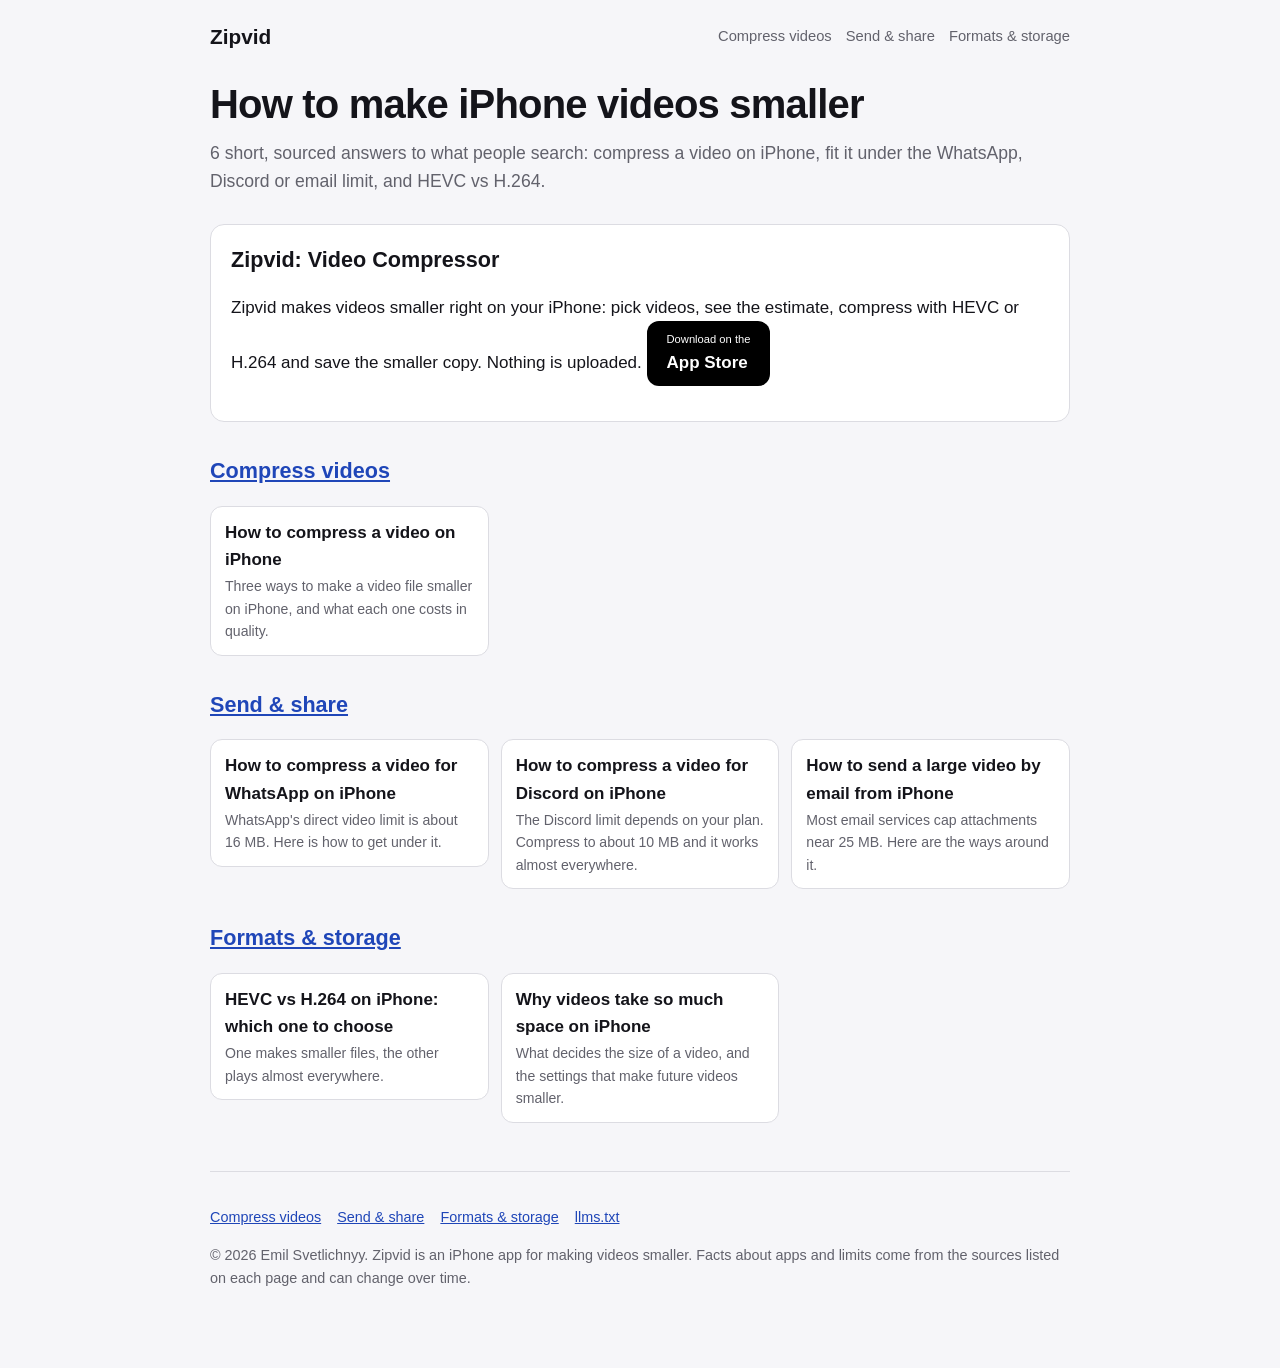
==== index.html @ 1dcb56d6 "Zipvid guides: 6 sourced pages on compressing videos on iPhone (SEO/GEO) Co-Authored-By: Claude Sonn" ====
<!DOCTYPE html>
<html lang="en">
<head>
  <meta charset="utf-8">
  <meta name="viewport" content="width=device-width, initial-scale=1">
  <title>iPhone Video Compression Guides | Zipvid</title>
  <meta name="description" content="Sourced answers on compressing videos on iPhone and fitting them under WhatsApp, Discord and email limits, from the makers of Zipvid.">
  <link rel="canonical" href="https://emilsvetlichnyy.app/zipvid-guides/">
  <meta name="robots" content="index, follow, max-image-preview:large">
  <meta property="og:type" content="article">
  <meta property="og:site_name" content="Zipvid">
  <meta property="og:title" content="iPhone Video Compression Guides | Zipvid">
  <meta property="og:description" content="Sourced answers on compressing videos on iPhone and fitting them under WhatsApp, Discord and email limits, from the makers of Zipvid.">
  <meta property="og:url" content="https://emilsvetlichnyy.app/zipvid-guides/">
  <meta name="apple-itunes-app" content="app-id=6837300041">
  <link rel="stylesheet" href="./styles.css">
  <script type="application/ld+json">
{
  "@context": "https://schema.org",
  "@type": "WebSite",
  "name": "Zipvid video compression guides",
  "url": "https://emilsvetlichnyy.app/zipvid-guides/"
}
  </script>
  <script type="application/ld+json">
{
  "@context": "https://schema.org",
  "@type": "Organization",
  "name": "Zipvid",
  "url": "https://emilsvetlichnyy.app/zipvid-guides/",
  "sameAs": [
    "https://apps.apple.com/app/apple-store/id6837300041"
  ]
}
  </script>
  <script type="application/ld+json">
{
  "@context": "https://schema.org",
  "@type": "MobileApplication",
  "name": "Zipvid: Video Compressor",
  "alternateName": "Zipvid",
  "applicationCategory": "MultimediaApplication",
  "operatingSystem": "iOS",
  "url": "https://apps.apple.com/app/apple-store/id6837300041",
  "downloadUrl": "https://apps.apple.com/app/apple-store/id6837300041",
  "author": {
    "@type": "Person",
    "name": "Emil Svetlichnyy"
  }
}
  </script>
</head>
<body>
  <div class="wrap">
    <header class="site-nav">
      <a class="brand" href="./">Zipvid</a>
      <nav class="nav-links" aria-label="Sections"><a href="./compress/">Compress videos</a><a href="./share/">Send & share</a><a href="./formats/">Formats & storage</a></nav>
    </header>
    <main>
      <h1>How to make iPhone videos smaller</h1>
      <p class="lead">6 short, sourced answers to what people search: compress a video on iPhone, fit it under the WhatsApp, Discord or email limit, and HEVC vs H.264.</p>
      <section class="card cta"><h2>Zipvid: Video Compressor</h2>
      <p>Zipvid makes videos smaller right on your iPhone: pick videos, see the estimate, compress with HEVC or H.264 and save the smaller copy. Nothing is uploaded. <a class="appstore" href="https://apps.apple.com/app/apple-store/id6837300041?pt=128515069&amp;ct=site_home&amp;mt=8" target="_blank" rel="noopener noreferrer" aria-label="Download Zipvid: Video Compressor on the App Store"><small>Download on the</small>App Store</a></p></section>
      <h2><a href="./compress/">Compress videos</a></h2><ul class="tiles"><li><a href="./compress/compress-video-iphone/">How to compress a video on iPhone<span>Three ways to make a video file smaller on iPhone, and what each one costs in quality.</span></a></li></ul><h2><a href="./share/">Send & share</a></h2><ul class="tiles"><li><a href="./share/compress-video-for-whatsapp/">How to compress a video for WhatsApp on iPhone<span>WhatsApp's direct video limit is about 16 MB. Here is how to get under it.</span></a></li><li><a href="./share/compress-video-for-discord/">How to compress a video for Discord on iPhone<span>The Discord limit depends on your plan. Compress to about 10 MB and it works almost everywhere.</span></a></li><li><a href="./share/send-large-video-email-iphone/">How to send a large video by email from iPhone<span>Most email services cap attachments near 25 MB. Here are the ways around it.</span></a></li></ul><h2><a href="./formats/">Formats & storage</a></h2><ul class="tiles"><li><a href="./formats/hevc-vs-h264-iphone/">HEVC vs H.264 on iPhone: which one to choose<span>One makes smaller files, the other plays almost everywhere.</span></a></li><li><a href="./formats/iphone-video-storage/">Why videos take so much space on iPhone<span>What decides the size of a video, and the settings that make future videos smaller.</span></a></li></ul>
    </main>
    <footer class="site-footer">
      <p><a href="./compress/">Compress videos</a> <a href="./share/">Send & share</a> <a href="./formats/">Formats & storage</a> <a href="./llms.txt">llms.txt</a></p>
      <p>© 2026 Emil Svetlichnyy. Zipvid is an iPhone app for making videos smaller. Facts about apps and limits come from the sources listed on each page and can change over time.</p>
    </footer>
  </div>
</body>
</html>
---- styles.css ----
:root{--ink:#14141a;--muted:#62626c;--line:#dcdce2;--paper:#f6f6f9;--card:#fff;--accent:#2d5be3;--accent-2:#1f46b8;--chip:#e9eefc}
@media (prefers-color-scheme:dark){:root{--ink:#ececf2;--muted:#a0a0ab;--line:#2c2c36;--paper:#0f0f14;--card:#17171e;--accent:#7a9bff;--accent-2:#9db4ff;--chip:#1d2236}}
*{box-sizing:border-box}
body{margin:0;font:17px/1.6 -apple-system,BlinkMacSystemFont,"Segoe UI",Roboto,sans-serif;color:var(--ink);background:var(--paper)}
.wrap{width:min(860px,calc(100% - 32px));margin:0 auto;padding:20px 0 64px}
a{color:var(--accent-2)}
.site-nav{display:flex;justify-content:space-between;align-items:center;gap:16px;flex-wrap:wrap;margin-bottom:28px}
.brand{font-weight:800;font-size:1.3rem;text-decoration:none;color:var(--ink)}
.nav-links{display:flex;gap:14px;flex-wrap:wrap;font-size:.92rem}.nav-links a{color:var(--muted);text-decoration:none}.nav-links a:hover{color:var(--ink)}
.breadcrumbs{font-size:.85rem;color:var(--muted);margin-bottom:16px}.breadcrumbs a{color:var(--muted);text-decoration:none}.crumb-sep{margin:0 6px}
h1{font-size:clamp(1.8rem,5vw,2.5rem);line-height:1.15;margin:0 0 12px;letter-spacing:-.02em}
h2{font-size:1.35rem;margin:32px 0 10px}
.lead{font-size:1.1rem;color:var(--muted);margin:0 0 18px}
.answer{background:var(--chip);border-left:4px solid var(--accent);border-radius:10px;padding:14px 18px;margin:0 0 24px}
.answer strong:first-child{display:block;font-size:.8rem;text-transform:uppercase;letter-spacing:.06em;color:var(--accent-2);margin-bottom:4px}
.meta{font-size:.85rem;color:var(--muted)}
ol.steps{padding-left:1.3em}ol.steps li{margin:6px 0}
table{width:100%;border-collapse:collapse;margin:12px 0;font-size:.95rem}th,td{border:1px solid var(--line);padding:8px 10px;text-align:left;vertical-align:top}th{background:var(--card)}
.card{background:var(--card);border:1px solid var(--line);border-radius:14px;padding:18px 20px;margin:28px 0}
.cta h2{margin-top:0}
.appstore{display:inline-block;background:#000;color:#fff;text-decoration:none;border-radius:12px;padding:10px 20px;font-weight:700}
.appstore small{display:block;font-weight:400;font-size:.7rem}
details{border-bottom:1px solid var(--line);padding:10px 0}summary{cursor:pointer;font-weight:600}
.sources{font-size:.9rem;color:var(--muted)}.sources li{margin:3px 0}
.tiles{display:grid;grid-template-columns:repeat(auto-fill,minmax(250px,1fr));gap:12px;padding:0;list-style:none}
.tiles a{display:block;background:var(--card);border:1px solid var(--line);border-radius:12px;padding:12px 14px;text-decoration:none;color:var(--ink);font-weight:600}
.tiles a span{display:block;font-weight:400;color:var(--muted);font-size:.88rem;margin-top:2px}
.site-footer{margin-top:48px;padding-top:20px;border-top:1px solid var(--line);font-size:.9rem;color:var(--muted)}.site-footer a{margin-right:12px}
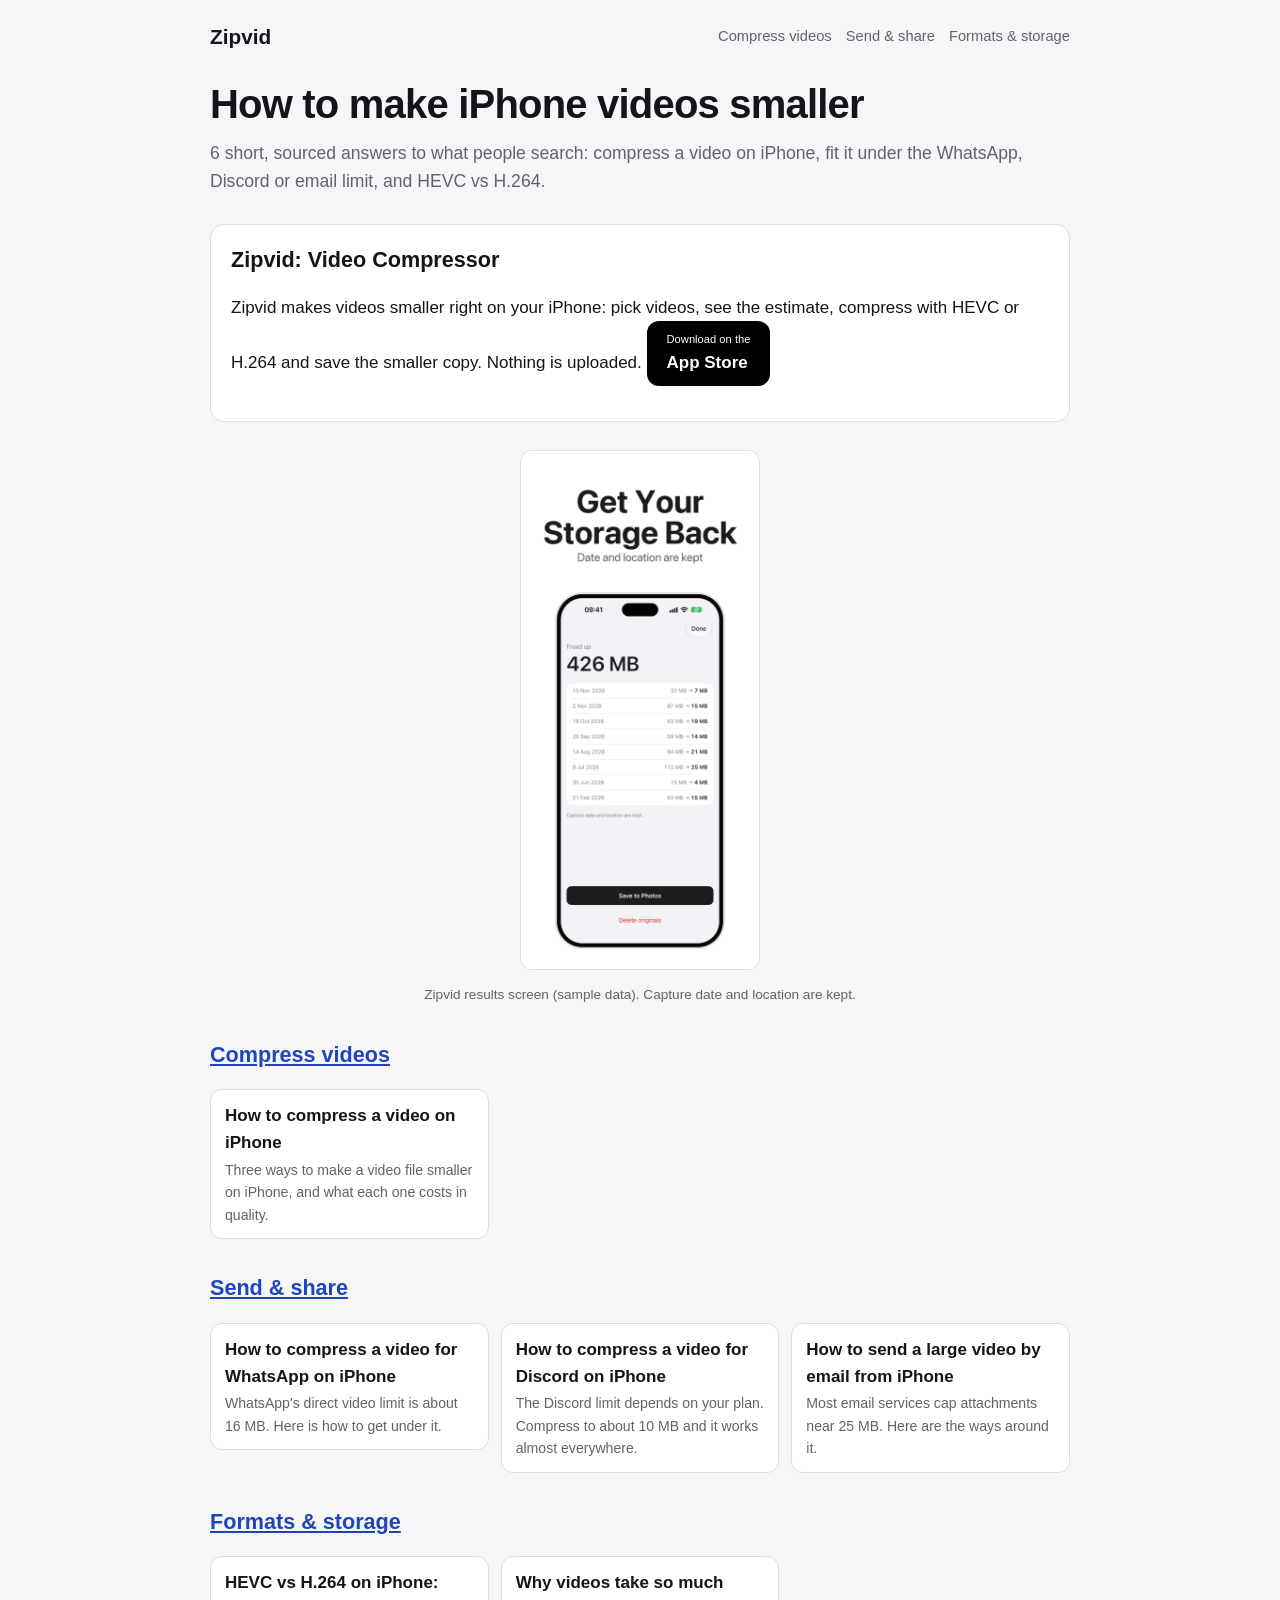
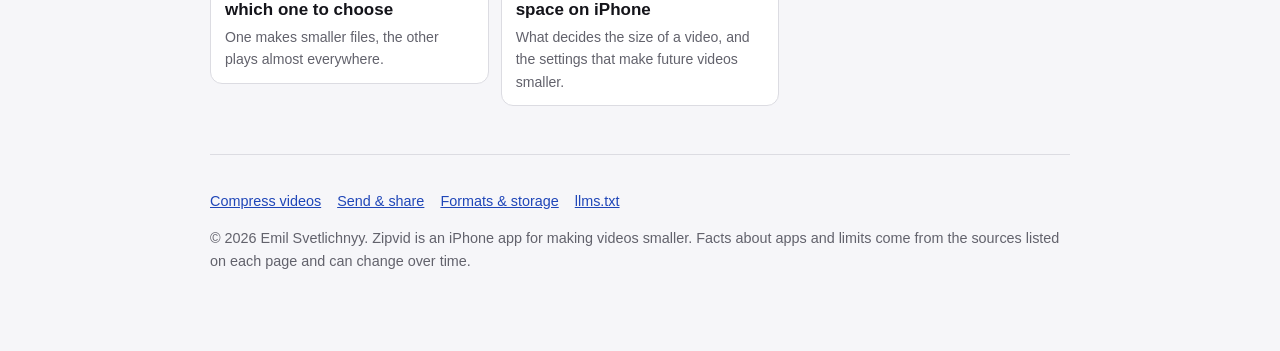
==== commit b2d8c473: "Add app screenshots and og:image Co-Authored-By: Claude Sonnet 5.5 <noreply@anthropic.com>" ====
--- a/index.html
+++ b/index.html
@@ -12,6 +12,8 @@
   <meta property="og:title" content="iPhone Video Compression Guides | Zipvid">
   <meta property="og:description" content="Sourced answers on compressing videos on iPhone and fitting them under WhatsApp, Discord and email limits, from the makers of Zipvid.">
   <meta property="og:url" content="https://emilsvetlichnyy.app/zipvid-guides/">
+  <meta property="og:image" content="https://emilsvetlichnyy.app/zipvid-guides/img/zipvid-freed-up.png">
+  <meta name="twitter:card" content="summary_large_image">
   <meta name="apple-itunes-app" content="app-id=6837300041">
   <link rel="stylesheet" href="./styles.css">
   <script type="application/ld+json">
@@ -61,6 +63,7 @@
       <p class="lead">6 short, sourced answers to what people search: compress a video on iPhone, fit it under the WhatsApp, Discord or email limit, and HEVC vs H.264.</p>
       <section class="card cta"><h2>Zipvid: Video Compressor</h2>
       <p>Zipvid makes videos smaller right on your iPhone: pick videos, see the estimate, compress with HEVC or H.264 and save the smaller copy. Nothing is uploaded. <a class="appstore" href="https://apps.apple.com/app/apple-store/id6837300041?pt=128515069&amp;ct=site_home&amp;mt=8" target="_blank" rel="noopener noreferrer" aria-label="Download Zipvid: Video Compressor on the App Store"><small>Download on the</small>App Store</a></p></section>
+      <figure class="shot"><img src="./img/zipvid-freed-up.png" alt="Zipvid screen showing storage freed up after compressing videos, with before and after sizes per video" width="275" height="597" loading="lazy"><figcaption>Zipvid results screen (sample data). Capture date and location are kept.</figcaption></figure>
       <h2><a href="./compress/">Compress videos</a></h2><ul class="tiles"><li><a href="./compress/compress-video-iphone/">How to compress a video on iPhone<span>Three ways to make a video file smaller on iPhone, and what each one costs in quality.</span></a></li></ul><h2><a href="./share/">Send & share</a></h2><ul class="tiles"><li><a href="./share/compress-video-for-whatsapp/">How to compress a video for WhatsApp on iPhone<span>WhatsApp's direct video limit is about 16 MB. Here is how to get under it.</span></a></li><li><a href="./share/compress-video-for-discord/">How to compress a video for Discord on iPhone<span>The Discord limit depends on your plan. Compress to about 10 MB and it works almost everywhere.</span></a></li><li><a href="./share/send-large-video-email-iphone/">How to send a large video by email from iPhone<span>Most email services cap attachments near 25 MB. Here are the ways around it.</span></a></li></ul><h2><a href="./formats/">Formats & storage</a></h2><ul class="tiles"><li><a href="./formats/hevc-vs-h264-iphone/">HEVC vs H.264 on iPhone: which one to choose<span>One makes smaller files, the other plays almost everywhere.</span></a></li><li><a href="./formats/iphone-video-storage/">Why videos take so much space on iPhone<span>What decides the size of a video, and the settings that make future videos smaller.</span></a></li></ul>
     </main>
     <footer class="site-footer">
--- a/styles.css
+++ b/styles.css
@@ -26,3 +26,4 @@
 .tiles a{display:block;background:var(--card);border:1px solid var(--line);border-radius:12px;padding:12px 14px;text-decoration:none;color:var(--ink);font-weight:600}
 .tiles a span{display:block;font-weight:400;color:var(--muted);font-size:.88rem;margin-top:2px}
 .site-footer{margin-top:48px;padding-top:20px;border-top:1px solid var(--line);font-size:.9rem;color:var(--muted)}.site-footer a{margin-right:12px}
+.shot{margin:20px 0;text-align:center}.shot img{max-width:240px;height:auto;border-radius:12px;border:1px solid var(--line)}.shot figcaption{font-size:.85rem;color:var(--muted);margin-top:6px}
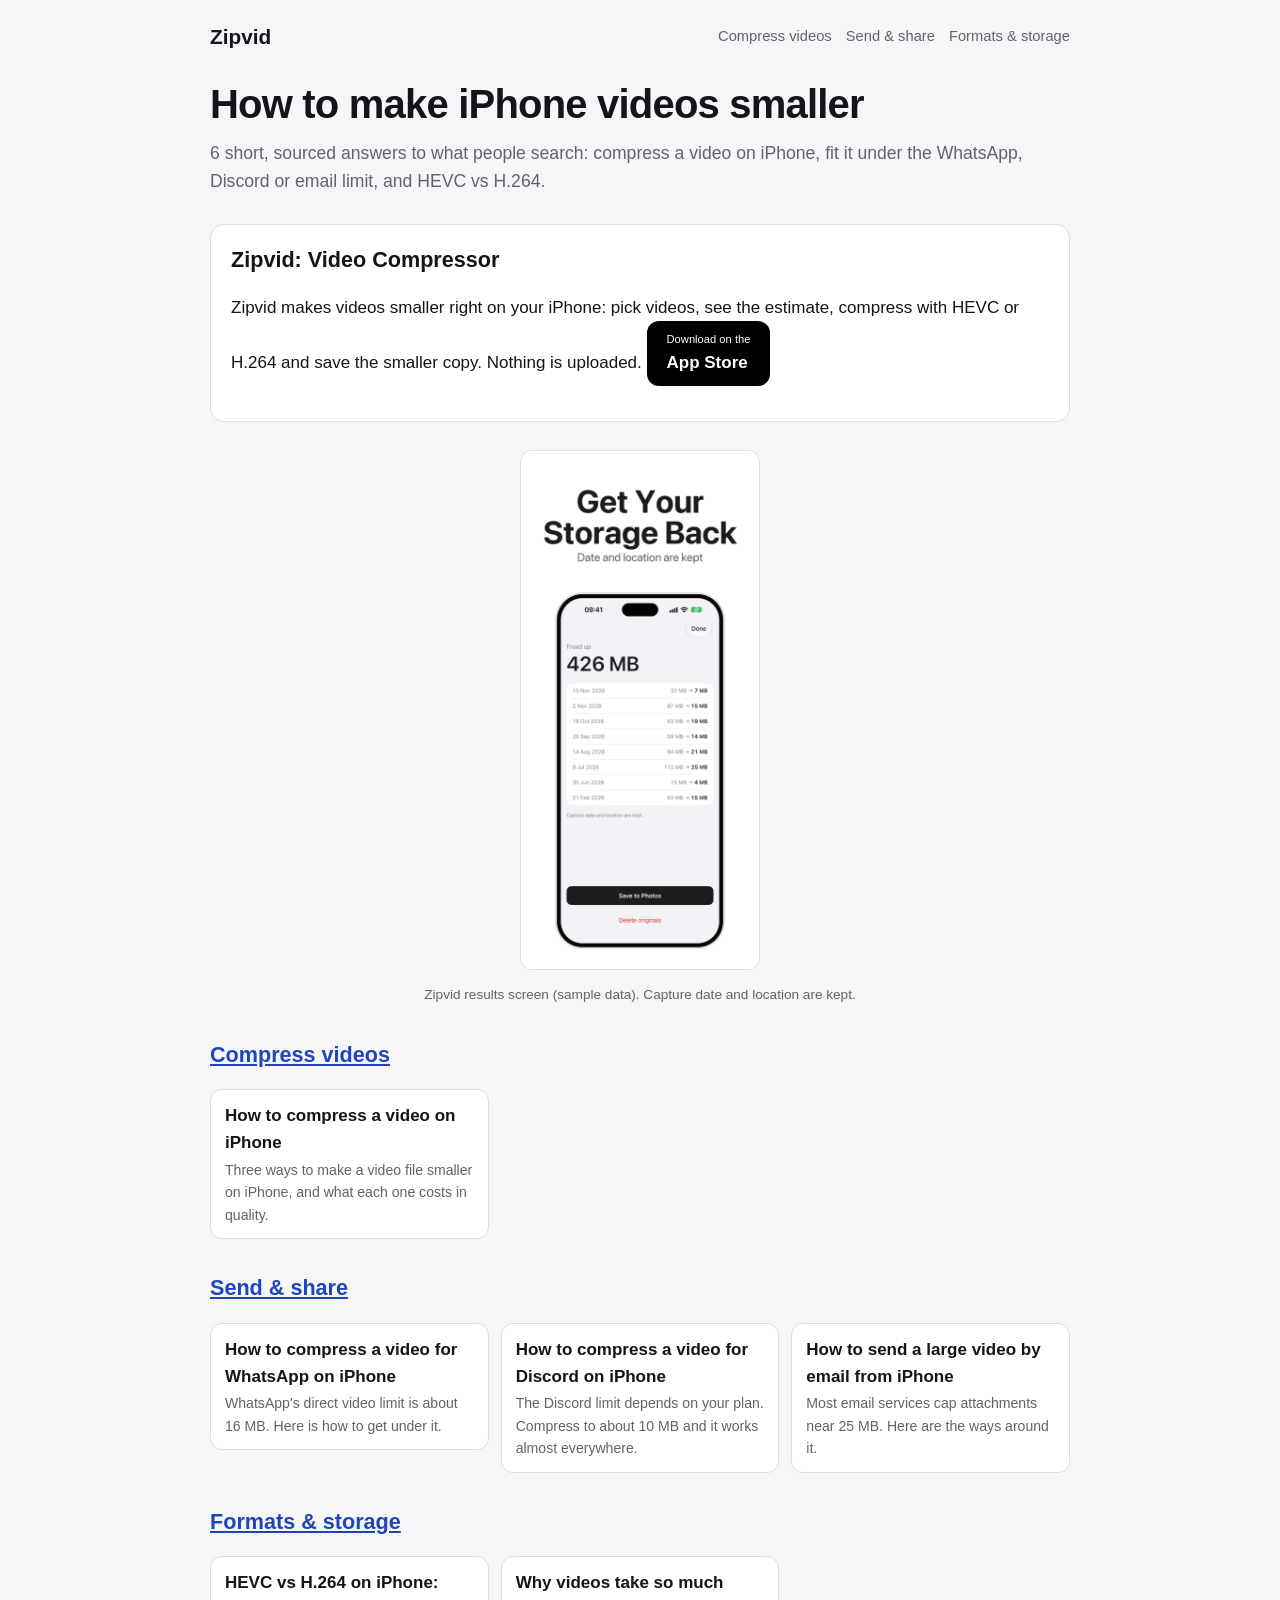
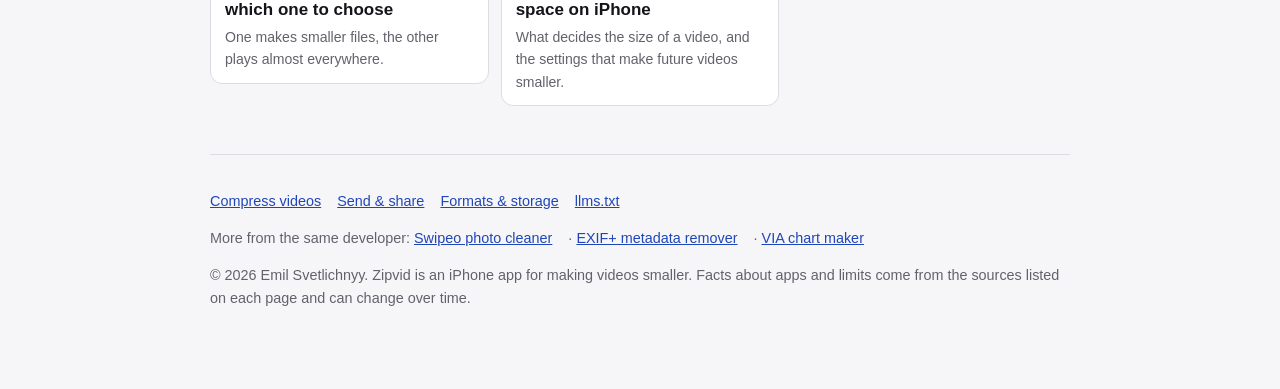
==== commit 1f018d3d: "Footer: link to the developer's other app sites Co-Authored-By: Claude Sonnet 5.5 <noreply@anthropic" ====
--- a/index.html
+++ b/index.html
@@ -68,6 +68,7 @@
     </main>
     <footer class="site-footer">
       <p><a href="./compress/">Compress videos</a> <a href="./share/">Send & share</a> <a href="./formats/">Formats & storage</a> <a href="./llms.txt">llms.txt</a></p>
+      <p>More from the same developer: <a href="https://emilsvetlichnyy.app/swipeo-guides/">Swipeo photo cleaner</a> · <a href="https://emilsvetlichnyy.app/exif-plus/">EXIF+ metadata remover</a> · <a href="https://emilsvetlichnyy.app/chart-maker/">VIA chart maker</a></p>
       <p>© 2026 Emil Svetlichnyy. Zipvid is an iPhone app for making videos smaller. Facts about apps and limits come from the sources listed on each page and can change over time.</p>
     </footer>
   </div>
